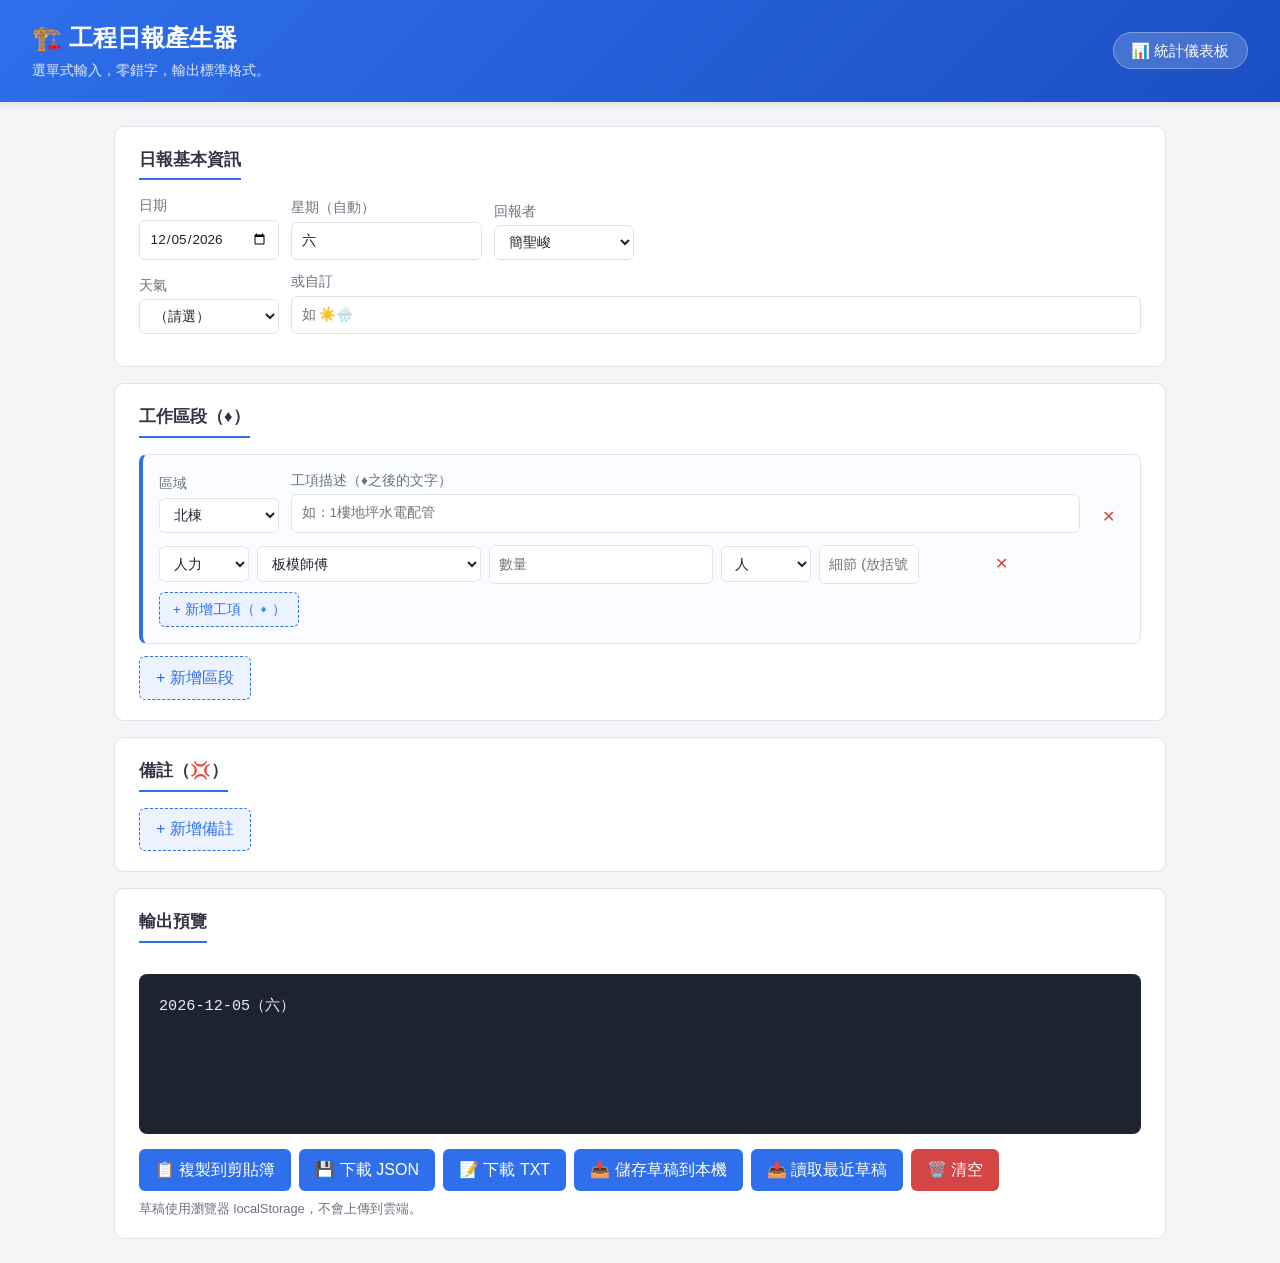
==== index.html @ b67fe8d8 "Add statistics dashboard page - dashboard.html + dashboard.js: Chart.js-powered visualization of all" ====
<!DOCTYPE html>
<html lang="zh-Hant">
<head>
  <meta charset="UTF-8" />
  <meta name="viewport" content="width=device-width, initial-scale=1.0" />
  <title>工程日報產生器</title>
  <link rel="stylesheet" href="styles.css" />
</head>
<body>
  <header>
    <div class="header-left">
      <h1>🏗️ 工程日報產生器</h1>
      <p class="subtitle">選單式輸入，零錯字，輸出標準格式。</p>
    </div>
    <nav class="header-nav">
      <a href="dashboard.html" class="nav-btn">📊 統計儀表板</a>
    </nav>
  </header>

  <main>
    <section class="panel" id="meta-panel">
      <h2>日報基本資訊</h2>
      <div class="row">
        <label>日期
          <input type="date" id="date" />
        </label>
        <label>星期（自動）
          <input type="text" id="weekday" readonly />
        </label>
        <label>回報者
          <select id="reporter"></select>
        </label>
      </div>
      <div class="row">
        <label>天氣
          <select id="weather"></select>
        </label>
        <label class="grow">或自訂
          <input type="text" id="weather-custom" placeholder="如 ☀️🌧️" />
        </label>
      </div>
    </section>

    <section class="panel" id="sections-panel">
      <h2>工作區段（♦️）</h2>
      <div id="sections"></div>
      <button class="add-btn" id="add-section">+ 新增區段</button>
    </section>

    <section class="panel">
      <h2>備註（💢）</h2>
      <div id="notes"></div>
      <button class="add-btn" id="add-note">+ 新增備註</button>
    </section>

    <section class="panel" id="output-panel">
      <h2>輸出預覽</h2>
      <pre id="preview">（請開始填寫上方欄位）</pre>
      <div class="toolbar">
        <button id="copy-btn">📋 複製到剪貼簿</button>
        <button id="download-json-btn">💾 下載 JSON</button>
        <button id="download-txt-btn">📝 下載 TXT</button>
        <button id="save-draft-btn">📥 儲存草稿到本機</button>
        <button id="load-draft-btn">📤 讀取最近草稿</button>
        <button id="reset-btn" class="danger">🗑️ 清空</button>
      </div>
      <p class="hint">草稿使用瀏覽器 localStorage，不會上傳到雲端。</p>
    </section>
  </main>

  <template id="section-tpl">
    <div class="section-card">
      <div class="section-head">
        <label>區域
          <select class="section-area"></select>
        </label>
        <label class="grow">工項描述（♦️之後的文字）
          <input type="text" class="section-topic" placeholder="如：1樓地坪水電配管" />
        </label>
        <button class="remove-btn" title="刪除此區段">✕</button>
      </div>
      <div class="items"></div>
      <button class="add-btn small add-item-btn">+ 新增工項（🔹）</button>
    </div>
  </template>

  <template id="item-tpl">
    <div class="item-row">
      <select class="item-kind">
        <option value="labor">人力</option>
        <option value="equipment">機具</option>
        <option value="material">材料</option>
      </select>
      <select class="item-category"></select>
      <input type="text" class="item-category-custom" placeholder="或自訂工種" />
      <input type="number" class="item-count" step="0.5" min="0" placeholder="數量" />
      <select class="item-unit"></select>
      <input type="text" class="item-detail" placeholder="細節 (放括號內)" />
      <button class="remove-btn" title="刪除">✕</button>
    </div>
  </template>

  <template id="note-tpl">
    <div class="note-row">
      <input type="text" class="note-text" placeholder="備註內容" />
      <button class="remove-btn" title="刪除">✕</button>
    </div>
  </template>

  <script src="app.js"></script>
</body>
</html>
---- styles.css ----
* { box-sizing: border-box; }
:root {
  --bg: #f4f5f7;
  --panel: #ffffff;
  --accent: #2f6feb;
  --accent-hover: #1f5bd3;
  --danger: #d64545;
  --text: #1e2330;
  --muted: #6b7280;
  --border: #e1e4eb;
  --preview-bg: #1e2330;
  --preview-text: #e8eef7;
}

body {
  margin: 0;
  font-family: "Noto Sans TC", -apple-system, "Segoe UI", "Microsoft JhengHei", sans-serif;
  background: var(--bg);
  color: var(--text);
  line-height: 1.5;
}

header {
  background: linear-gradient(135deg, #2f6feb, #1a4fc3);
  color: #fff;
  padding: 1.25rem 2rem;
  box-shadow: 0 2px 8px rgba(0, 0, 0, 0.1);
  display: flex;
  align-items: center;
  justify-content: space-between;
  gap: 1rem;
  flex-wrap: wrap;
}
header h1 { margin: 0; font-size: 1.5rem; font-weight: 600; }
.subtitle { margin: 0.25rem 0 0; opacity: 0.85; font-size: 0.9rem; }

.header-nav .nav-btn {
  color: #fff;
  background: rgba(255,255,255,0.18);
  padding: 0.55rem 1.1rem;
  border-radius: 20px;
  text-decoration: none;
  font-size: 0.95rem;
  border: 1px solid rgba(255,255,255,0.3);
  transition: background 0.15s;
}
.header-nav .nav-btn:hover { background: rgba(255,255,255,0.3); }

/* ─── Dashboard ─── */
body.dashboard main { max-width: 1300px; }

.kpi-grid {
  display: grid;
  grid-template-columns: repeat(auto-fit, minmax(160px, 1fr));
  gap: 0.75rem;
}
.kpi-card {
  background: #fff;
  padding: 1rem 1.25rem;
  border-radius: 10px;
  border: 1px solid var(--border);
  border-left: 4px solid var(--accent);
}
.kpi-label { font-size: 0.85rem; color: var(--muted); margin-bottom: 0.25rem; }
.kpi-value { font-size: 1.6rem; font-weight: 600; color: var(--text); }

.chart-wrap { position: relative; height: 340px; }
.chart-wrap.tall { height: 420px; }

.two-col {
  display: grid;
  grid-template-columns: 1fr 1fr;
  gap: 1rem;
}
@media (max-width: 900px) { .two-col { grid-template-columns: 1fr; } }

.table-wrap { overflow-x: auto; max-height: 520px; }
table {
  width: 100%;
  border-collapse: collapse;
  font-size: 0.9rem;
}
table th, table td {
  padding: 0.5rem 0.75rem;
  border-bottom: 1px solid var(--border);
  text-align: left;
  white-space: nowrap;
}
table thead th {
  background: #f0f3f9;
  position: sticky;
  top: 0;
  z-index: 1;
  font-weight: 600;
}
table td.summary {
  white-space: normal;
  color: var(--muted);
  max-width: 400px;
}
table tbody tr:hover { background: #f7faff; }

main {
  max-width: 1100px;
  margin: 0 auto;
  padding: 1.5rem;
  display: grid;
  gap: 1rem;
}

.panel {
  background: var(--panel);
  border-radius: 10px;
  padding: 1.25rem 1.5rem;
  border: 1px solid var(--border);
}
.panel h2 {
  margin: 0 0 1rem;
  font-size: 1.05rem;
  font-weight: 600;
  color: #334;
  border-bottom: 2px solid var(--accent);
  padding-bottom: 0.4rem;
  display: inline-block;
}

.row {
  display: flex;
  gap: 0.75rem;
  flex-wrap: wrap;
  margin-bottom: 0.75rem;
  align-items: flex-end;
}
label {
  display: flex;
  flex-direction: column;
  font-size: 0.85rem;
  color: var(--muted);
  min-width: 140px;
  flex: 0 0 auto;
}
label.grow { flex: 1 1 200px; }

input, select, textarea {
  font: inherit;
  padding: 0.5rem 0.6rem;
  border: 1px solid var(--border);
  border-radius: 6px;
  background: #fff;
  color: var(--text);
  margin-top: 0.2rem;
}
input:focus, select:focus {
  outline: 2px solid var(--accent);
  outline-offset: -1px;
  border-color: transparent;
}

button {
  font: inherit;
  padding: 0.55rem 1rem;
  border: 0;
  border-radius: 6px;
  background: var(--accent);
  color: #fff;
  cursor: pointer;
  transition: background 0.15s;
}
button:hover { background: var(--accent-hover); }
button.danger { background: var(--danger); }
button.danger:hover { background: #b33636; }

.add-btn {
  background: #edf2ff;
  color: var(--accent);
  border: 1px dashed var(--accent);
  font-weight: 500;
}
.add-btn:hover { background: var(--accent); color: #fff; }
.add-btn.small { font-size: 0.85rem; padding: 0.4rem 0.8rem; }

.remove-btn {
  background: transparent;
  color: var(--danger);
  font-size: 1rem;
  padding: 0.25rem 0.5rem;
  width: auto;
  min-width: 32px;
}
.remove-btn:hover { background: #ffe5e5; }

.section-card {
  background: #fbfcff;
  border: 1px solid var(--border);
  border-left: 4px solid var(--accent);
  border-radius: 8px;
  padding: 1rem;
  margin-bottom: 0.75rem;
}
.section-head {
  display: flex;
  gap: 0.75rem;
  flex-wrap: wrap;
  align-items: flex-end;
  margin-bottom: 0.75rem;
}
.section-head label { min-width: 120px; }
.section-head label.grow { flex: 1 1 300px; }

.items { display: grid; gap: 0.5rem; margin-bottom: 0.5rem; }

.item-row {
  display: grid;
  grid-template-columns: 90px 1.5fr 1.5fr 90px 100px 1fr 40px;
  gap: 0.5rem;
  align-items: center;
}
.item-row input, .item-row select {
  margin-top: 0;
  font-size: 0.9rem;
}
.item-category-custom { display: none; }
.item-category-custom.active { display: block; }
.item-category.hidden { display: none; }

.note-row {
  display: flex;
  gap: 0.5rem;
  margin-bottom: 0.5rem;
  align-items: center;
}
.note-row input { flex: 1; margin-top: 0; }

#preview {
  background: var(--preview-bg);
  color: var(--preview-text);
  padding: 1.25rem;
  border-radius: 8px;
  font-family: "Noto Sans TC", "Consolas", monospace;
  font-size: 0.95rem;
  white-space: pre-wrap;
  min-height: 160px;
  line-height: 1.7;
}

.toolbar {
  display: flex;
  gap: 0.5rem;
  flex-wrap: wrap;
  margin-top: 0.75rem;
}
.hint {
  font-size: 0.8rem;
  color: var(--muted);
  margin: 0.5rem 0 0;
}

@media (max-width: 720px) {
  .item-row {
    grid-template-columns: 1fr 1fr;
  }
  .item-row > * { grid-column: span 1; }
}
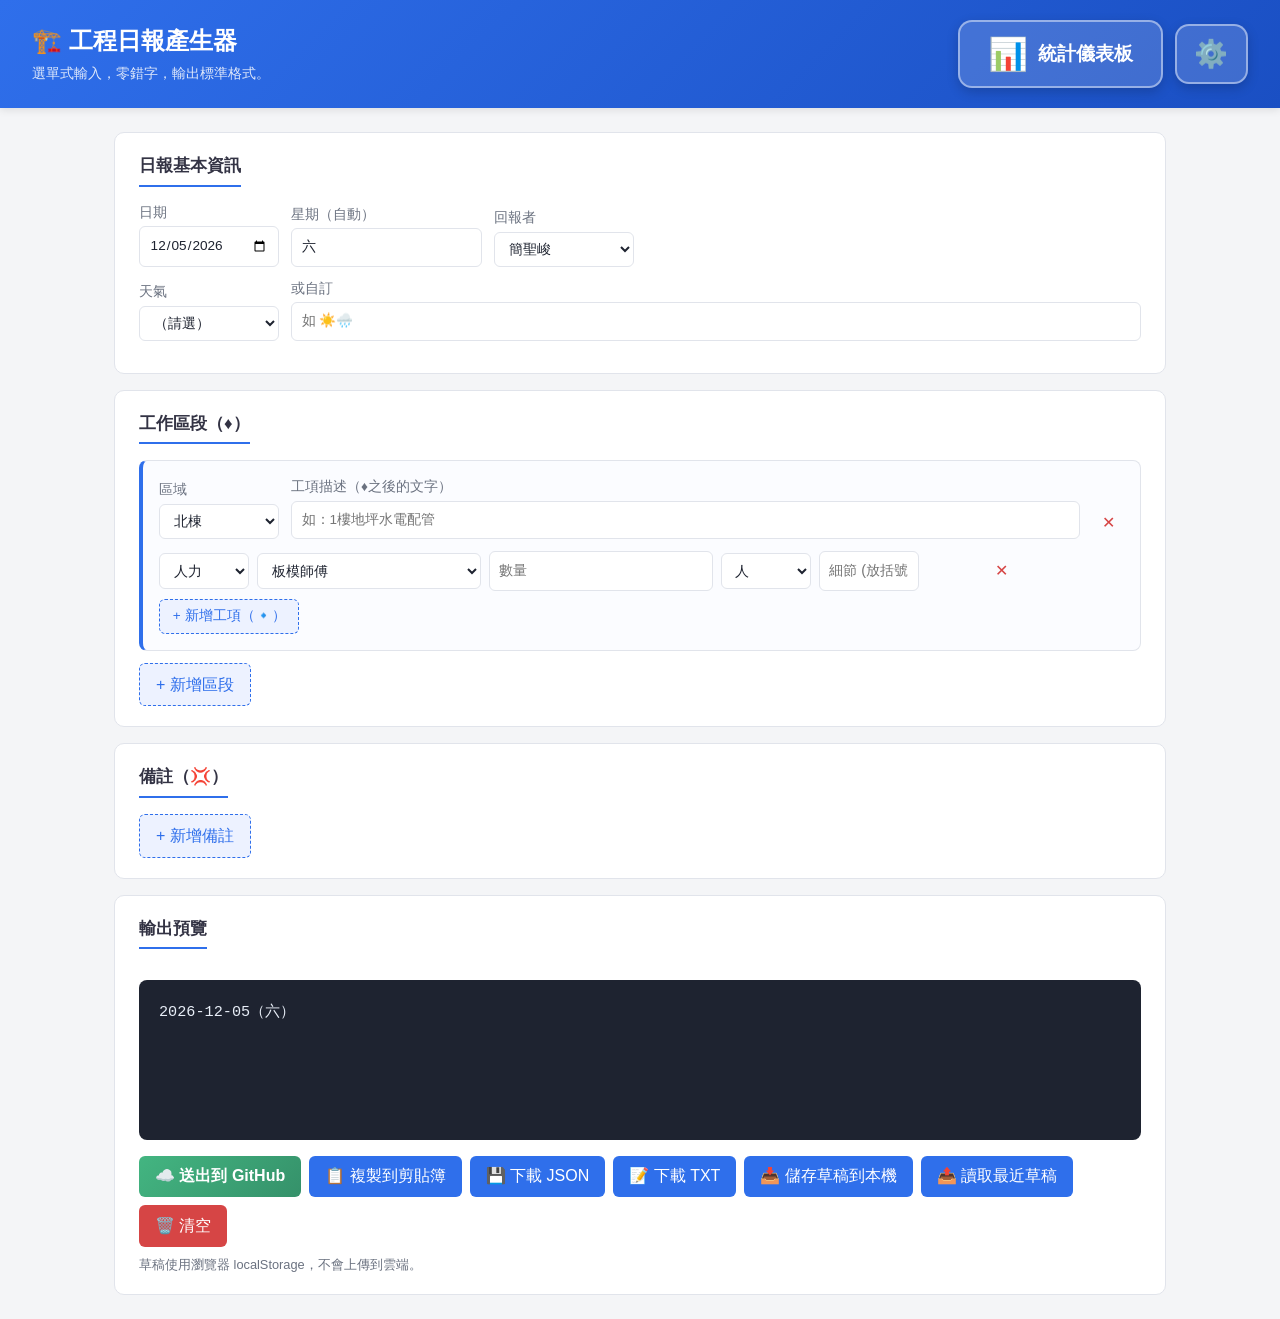
==== commit a587bc3d: "Bigger logo nav button + GitHub sync for new reports - Enlarge the 統計儀表板 nav link into a logo-style " ====
--- a/index.html
+++ b/index.html
@@ -13,7 +13,13 @@
       <p class="subtitle">選單式輸入，零錯字，輸出標準格式。</p>
     </div>
     <nav class="header-nav">
-      <a href="dashboard.html" class="nav-btn">📊 統計儀表板</a>
+      <a href="dashboard.html" class="nav-btn" title="切換到資料視覺化">
+        <span class="nav-emoji">📊</span>
+        <span>統計儀表板</span>
+      </a>
+      <button id="open-settings" class="nav-btn icon-only" title="GitHub 連線設定">
+        <span class="nav-emoji">⚙️</span>
+      </button>
     </nav>
   </header>
 
@@ -57,6 +63,7 @@
       <h2>輸出預覽</h2>
       <pre id="preview">（請開始填寫上方欄位）</pre>
       <div class="toolbar">
+        <button id="submit-btn" class="primary-cta">☁️ 送出到 GitHub</button>
         <button id="copy-btn">📋 複製到剪貼簿</button>
         <button id="download-json-btn">💾 下載 JSON</button>
         <button id="download-txt-btn">📝 下載 TXT</button>
@@ -64,6 +71,7 @@
         <button id="load-draft-btn">📤 讀取最近草稿</button>
         <button id="reset-btn" class="danger">🗑️ 清空</button>
       </div>
+      <p id="sync-status" class="hint"></p>
       <p class="hint">草稿使用瀏覽器 localStorage，不會上傳到雲端。</p>
     </section>
   </main>
@@ -100,6 +108,40 @@
     </div>
   </template>
 
+  <!-- Settings modal -->
+  <div id="settings-modal" class="modal-backdrop hidden">
+    <div class="modal">
+      <h2>⚙️ GitHub 連線設定</h2>
+      <p class="hint">
+        送出日報時會直接 commit 到 repo 的 <code>data.json</code>，GitHub Actions 會自動重新部署。<br>
+        Token 只儲存在你的瀏覽器 localStorage，不會上傳到任何伺服器。
+      </p>
+      <label>Owner / Repo
+        <input type="text" id="cfg-repo" placeholder="thinklab-architects/daily-reporter" />
+      </label>
+      <label>Branch
+        <input type="text" id="cfg-branch" placeholder="main" />
+      </label>
+      <label>檔案路徑
+        <input type="text" id="cfg-path" placeholder="data.json" />
+      </label>
+      <label>Personal Access Token
+        <input type="password" id="cfg-token" placeholder="github_pat_..." autocomplete="new-password" />
+      </label>
+      <p class="hint">
+        建議用 <a href="https://github.com/settings/personal-access-tokens/new" target="_blank">fine-grained token</a>，
+        權限只給此 repo 的 <code>Contents: Read and Write</code>。
+      </p>
+      <div class="toolbar">
+        <button id="cfg-test">🔍 測試連線</button>
+        <button id="cfg-save" class="primary-cta">💾 儲存設定</button>
+        <button id="cfg-clear" class="danger">🗑️ 清除</button>
+        <button id="cfg-close">關閉</button>
+      </div>
+      <p id="cfg-status" class="hint"></p>
+    </div>
+  </div>
+
   <template id="note-tpl">
     <div class="note-row">
       <input type="text" class="note-text" placeholder="備註內容" />
--- a/styles.css
+++ b/styles.css
@@ -36,15 +36,68 @@
 
 .header-nav .nav-btn {
   color: #fff;
-  background: rgba(255,255,255,0.18);
-  padding: 0.55rem 1.1rem;
-  border-radius: 20px;
+  background: rgba(255,255,255,0.16);
+  padding: 1rem 1.75rem;
+  border-radius: 14px;
   text-decoration: none;
-  font-size: 0.95rem;
-  border: 1px solid rgba(255,255,255,0.3);
-  transition: background 0.15s;
-}
-.header-nav .nav-btn:hover { background: rgba(255,255,255,0.3); }
+  font-size: 1.2rem;
+  font-weight: 600;
+  line-height: 1.2;
+  display: inline-flex;
+  align-items: center;
+  gap: 0.6rem;
+  border: 2px solid rgba(255,255,255,0.45);
+  box-shadow: 0 4px 12px rgba(0,0,0,0.18);
+  transition: transform 0.15s ease, background 0.15s, box-shadow 0.15s;
+}
+.header-nav .nav-btn .nav-emoji {
+  font-size: 2rem;
+  line-height: 1;
+}
+.header-nav .nav-btn:hover {
+  background: rgba(255,255,255,0.3);
+  transform: translateY(-2px);
+  box-shadow: 0 6px 16px rgba(0,0,0,0.25);
+}
+.header-nav { display: flex; gap: 0.75rem; align-items: center; }
+.header-nav .nav-btn.icon-only {
+  padding: 0.9rem 1.1rem;
+  cursor: pointer;
+}
+.header-nav .nav-btn.icon-only .nav-emoji { font-size: 1.7rem; }
+
+button.primary-cta {
+  background: linear-gradient(135deg, #43b581, #35916a);
+  font-weight: 600;
+}
+button.primary-cta:hover { background: linear-gradient(135deg, #3ca071, #2c7e5a); }
+
+/* Modal */
+.modal-backdrop {
+  position: fixed; inset: 0;
+  background: rgba(0,0,0,0.5);
+  display: flex; align-items: center; justify-content: center;
+  z-index: 100;
+}
+.modal-backdrop.hidden { display: none; }
+.modal {
+  background: #fff;
+  border-radius: 12px;
+  padding: 1.5rem 1.75rem;
+  max-width: 560px;
+  width: 92%;
+  max-height: 90vh;
+  overflow-y: auto;
+  box-shadow: 0 20px 50px rgba(0,0,0,0.25);
+}
+.modal h2 { margin-top: 0; border-bottom: 2px solid var(--accent); padding-bottom: 0.4rem; display: inline-block; }
+.modal label { display: block; margin-bottom: 0.75rem; min-width: 0; }
+.modal input[type="text"], .modal input[type="password"] { width: 100%; }
+.modal code { background: #f0f3f9; padding: 0.1rem 0.3rem; border-radius: 4px; font-size: 0.85em; }
+.modal .toolbar { margin-top: 1rem; }
+
+.hint.ok { color: #2d8a5b; font-weight: 500; }
+.hint.error { color: var(--danger); font-weight: 500; }
 
 /* ─── Dashboard ─── */
 body.dashboard main { max-width: 1300px; }
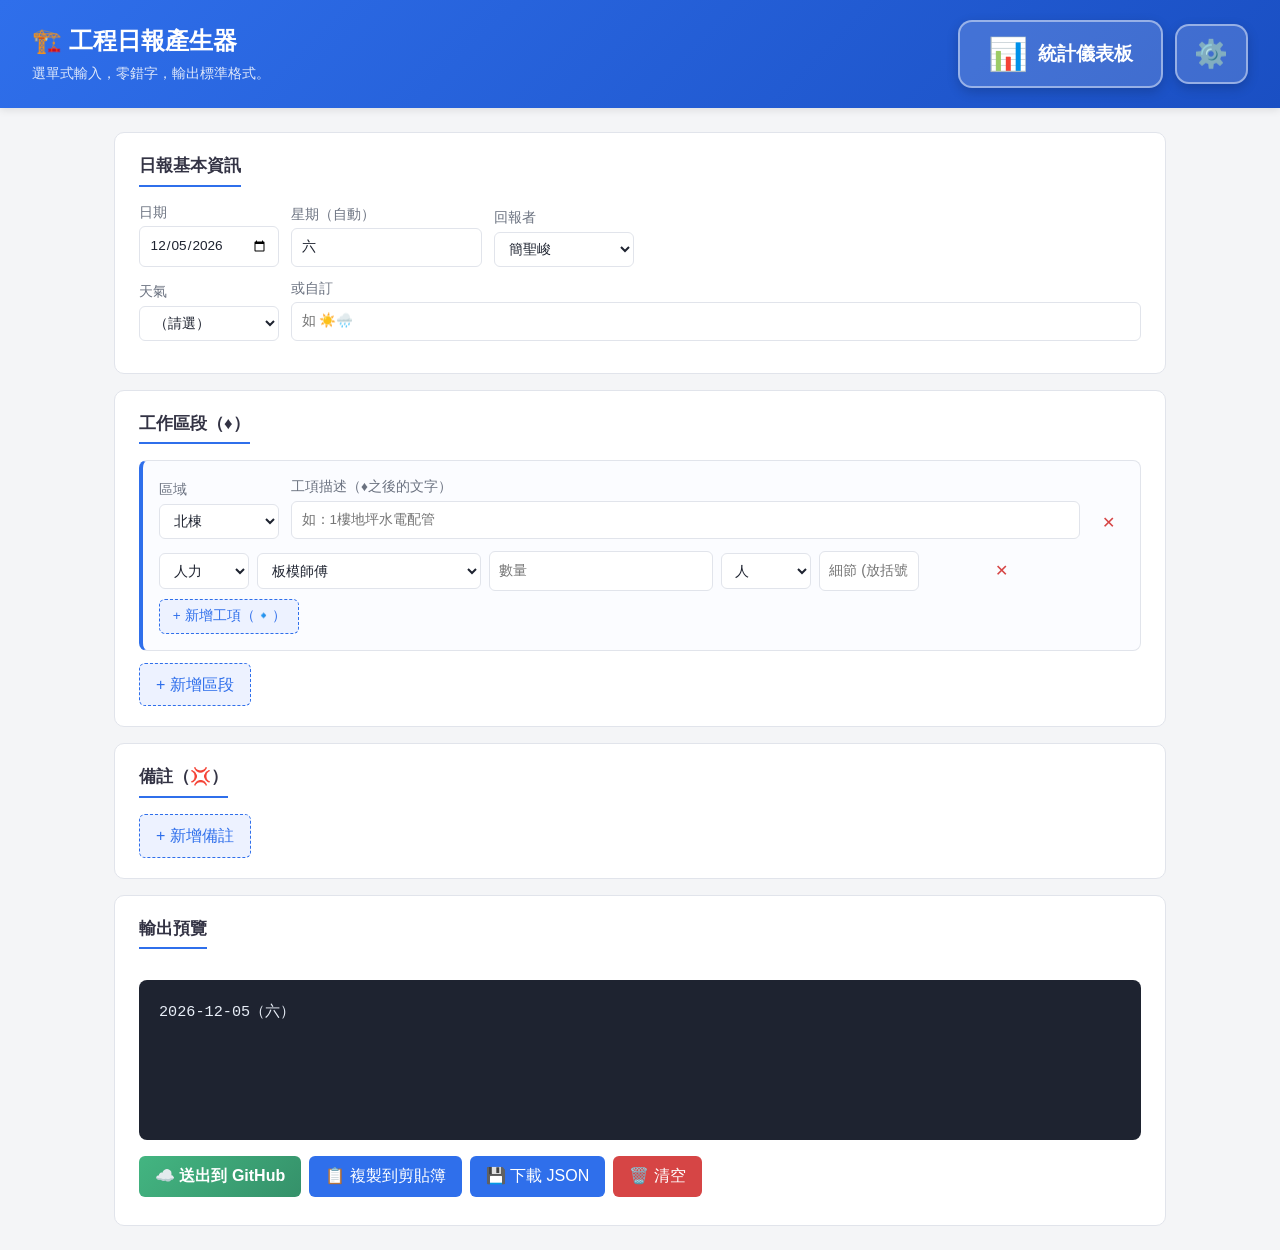
==== commit 58926dd7: "Remove unused TXT download and local draft buttons The local-draft flow was made redundant by cloud " ====
--- a/index.html
+++ b/index.html
@@ -66,13 +66,9 @@
         <button id="submit-btn" class="primary-cta">☁️ 送出到 GitHub</button>
         <button id="copy-btn">📋 複製到剪貼簿</button>
         <button id="download-json-btn">💾 下載 JSON</button>
-        <button id="download-txt-btn">📝 下載 TXT</button>
-        <button id="save-draft-btn">📥 儲存草稿到本機</button>
-        <button id="load-draft-btn">📤 讀取最近草稿</button>
         <button id="reset-btn" class="danger">🗑️ 清空</button>
       </div>
       <p id="sync-status" class="hint"></p>
-      <p class="hint">草稿使用瀏覽器 localStorage，不會上傳到雲端。</p>
     </section>
   </main>
 
@@ -149,6 +145,7 @@
     </div>
   </template>
 
+  <script src="github-sync.js"></script>
   <script src="app.js"></script>
 </body>
 </html>
--- a/styles.css
+++ b/styles.css
@@ -153,6 +153,26 @@
 }
 table tbody tr:hover { background: #f7faff; }
 
+td.row-actions {
+  white-space: nowrap;
+  display: flex;
+  gap: 0.25rem;
+}
+button.icon-btn {
+  background: transparent;
+  border: 1px solid transparent;
+  padding: 0.3rem 0.5rem;
+  font-size: 1.05rem;
+  color: inherit;
+  border-radius: 6px;
+  cursor: pointer;
+  transition: background 0.15s, border-color 0.15s;
+  line-height: 1;
+}
+button.icon-btn:hover { background: #edf2ff; border-color: #c8d6fb; }
+button.icon-btn.delete:hover { background: #ffecec; border-color: #f2b4b4; }
+button.icon-btn:disabled { opacity: 0.5; cursor: wait; }
+
 main {
   max-width: 1100px;
   margin: 0 auto;
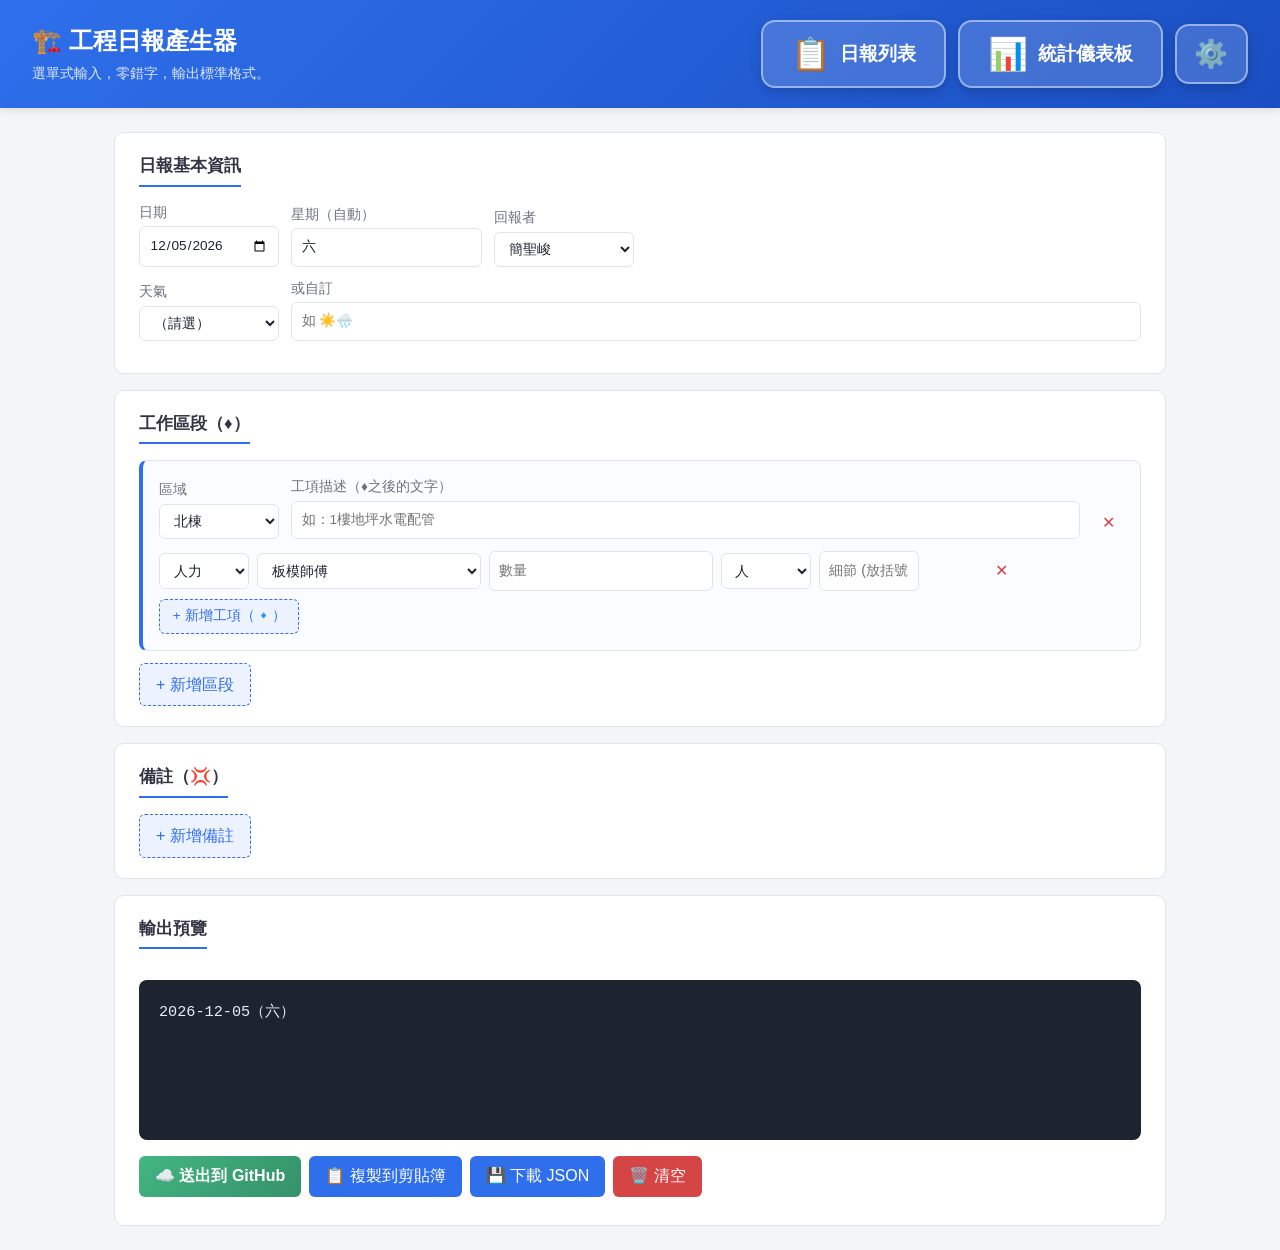
==== commit e682c014: "Add dedicated report list page with expandable detail view - reports.html / reports.js: filters (dat" ====
--- a/index.html
+++ b/index.html
@@ -13,6 +13,10 @@
       <p class="subtitle">選單式輸入，零錯字，輸出標準格式。</p>
     </div>
     <nav class="header-nav">
+      <a href="reports.html" class="nav-btn" title="日報列表">
+        <span class="nav-emoji">📋</span>
+        <span>日報列表</span>
+      </a>
       <a href="dashboard.html" class="nav-btn" title="切換到資料視覺化">
         <span class="nav-emoji">📊</span>
         <span>統計儀表板</span>
--- a/styles.css
+++ b/styles.css
@@ -158,6 +158,23 @@
   display: flex;
   gap: 0.25rem;
 }
+
+tr.expandable { cursor: pointer; }
+tr.expandable.expanded { background: #eef4ff; }
+tr.detail-row td.detail-cell {
+  background: #fbfcff;
+  padding: 1rem 1.25rem;
+  white-space: normal;
+}
+.detail-wrap { display: grid; gap: 0.75rem; }
+.detail-section strong { color: var(--accent); }
+.detail-section ul {
+  margin: 0.3rem 0 0;
+  padding-left: 1.25rem;
+  line-height: 1.8;
+}
+.detail-section li.muted,
+.detail-wrap p.muted { color: var(--muted); list-style: none; padding: 0; }
 button.icon-btn {
   background: transparent;
   border: 1px solid transparent;
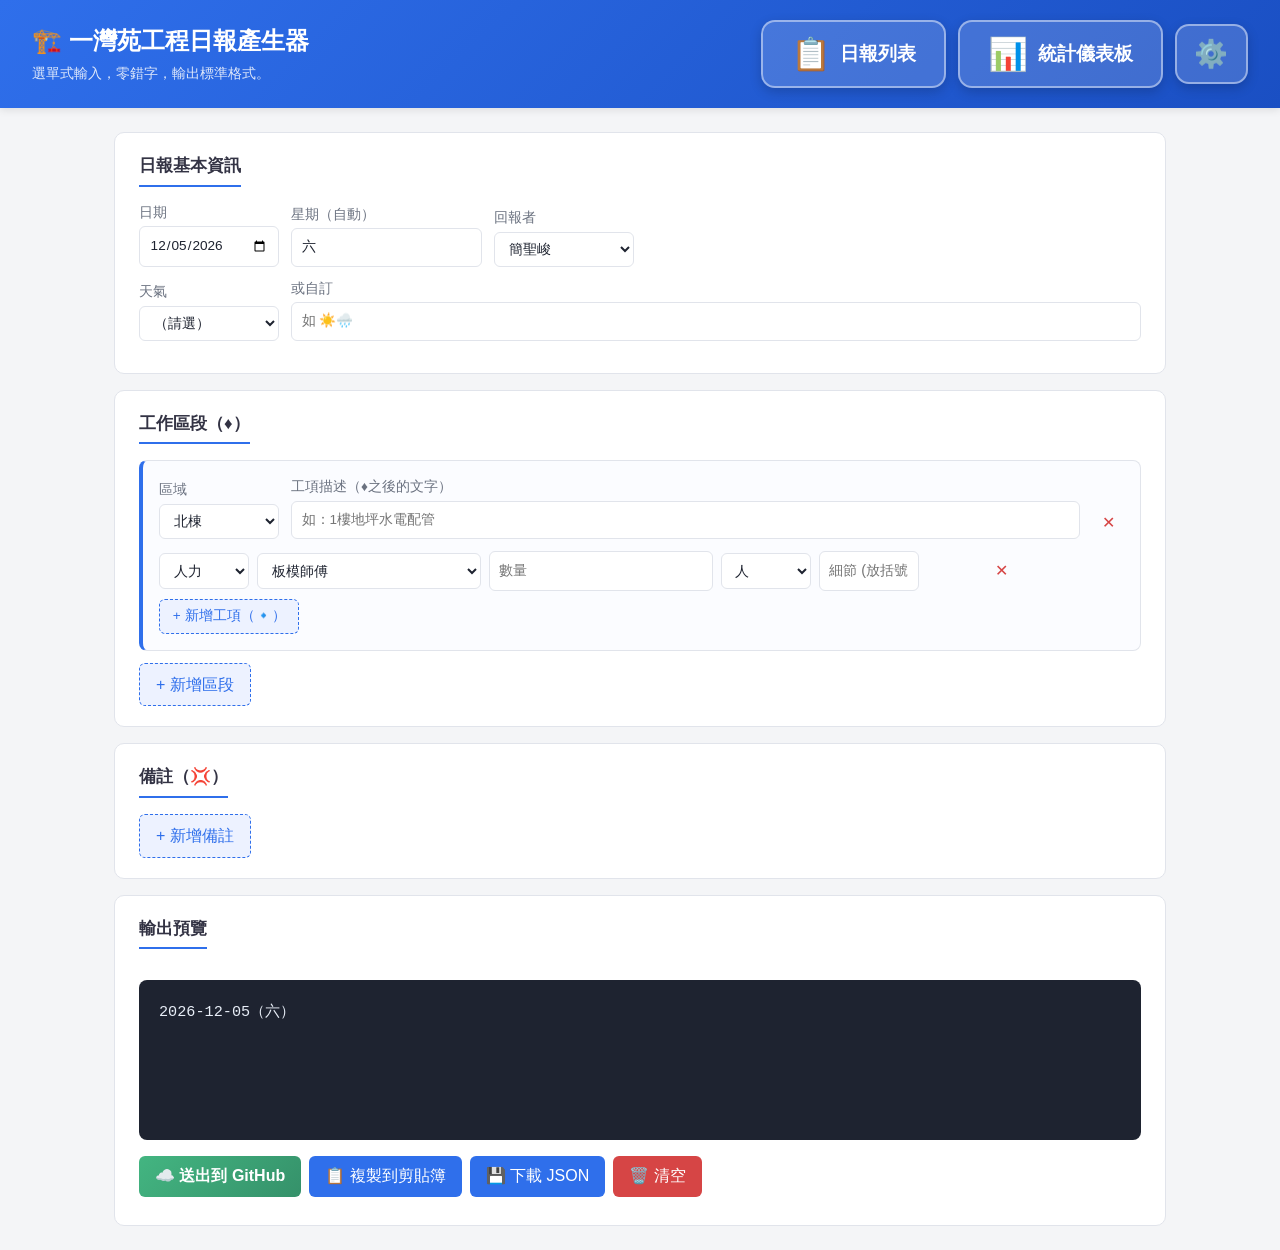
==== commit e1037fa1: "Rebrand to 一灣苑工程日報產生器" ====
--- a/index.html
+++ b/index.html
@@ -3,13 +3,13 @@
 <head>
   <meta charset="UTF-8" />
   <meta name="viewport" content="width=device-width, initial-scale=1.0" />
-  <title>工程日報產生器</title>
+  <title>一灣苑工程日報產生器</title>
   <link rel="stylesheet" href="styles.css" />
 </head>
 <body>
   <header>
     <div class="header-left">
-      <h1>🏗️ 工程日報產生器</h1>
+      <h1>🏗️ 一灣苑工程日報產生器</h1>
       <p class="subtitle">選單式輸入，零錯字，輸出標準格式。</p>
     </div>
     <nav class="header-nav">
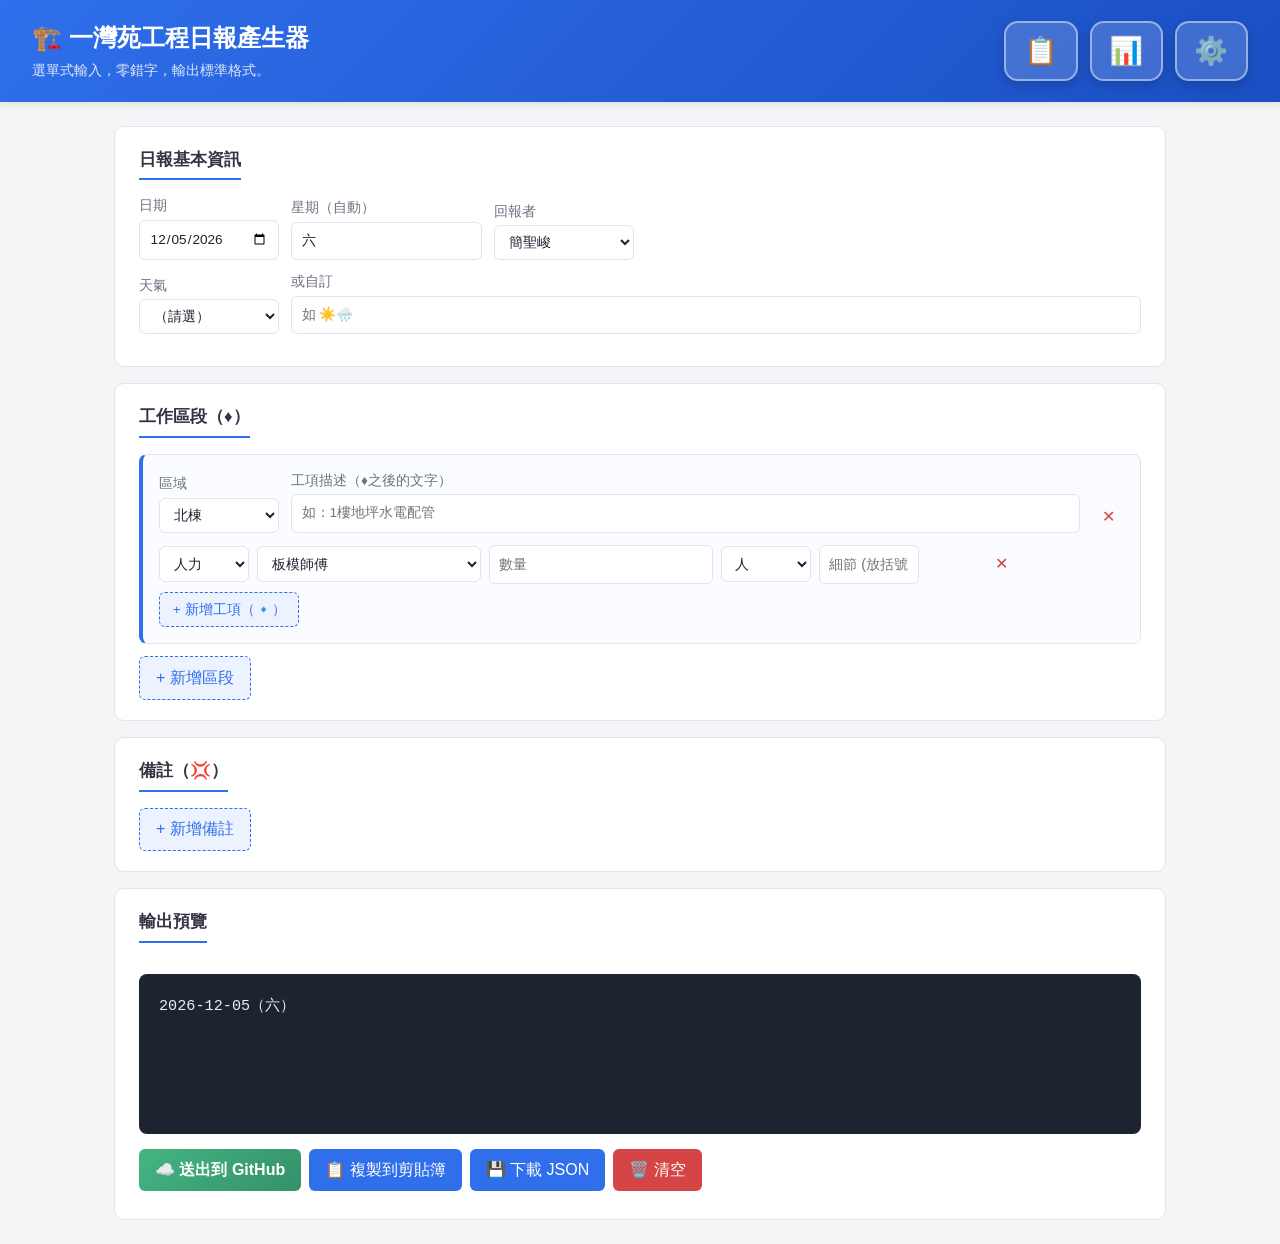
==== commit 5768acea: "Make dashboard/list nav buttons icon-only on index" ====
--- a/index.html
+++ b/index.html
@@ -13,13 +13,11 @@
       <p class="subtitle">選單式輸入，零錯字，輸出標準格式。</p>
     </div>
     <nav class="header-nav">
-      <a href="reports.html" class="nav-btn" title="日報列表">
+      <a href="reports.html" class="nav-btn icon-only" title="日報列表">
         <span class="nav-emoji">📋</span>
-        <span>日報列表</span>
       </a>
-      <a href="dashboard.html" class="nav-btn" title="切換到資料視覺化">
+      <a href="dashboard.html" class="nav-btn icon-only" title="統計儀表板">
         <span class="nav-emoji">📊</span>
-        <span>統計儀表板</span>
       </a>
       <button id="open-settings" class="nav-btn icon-only" title="GitHub 連線設定">
         <span class="nav-emoji">⚙️</span>
